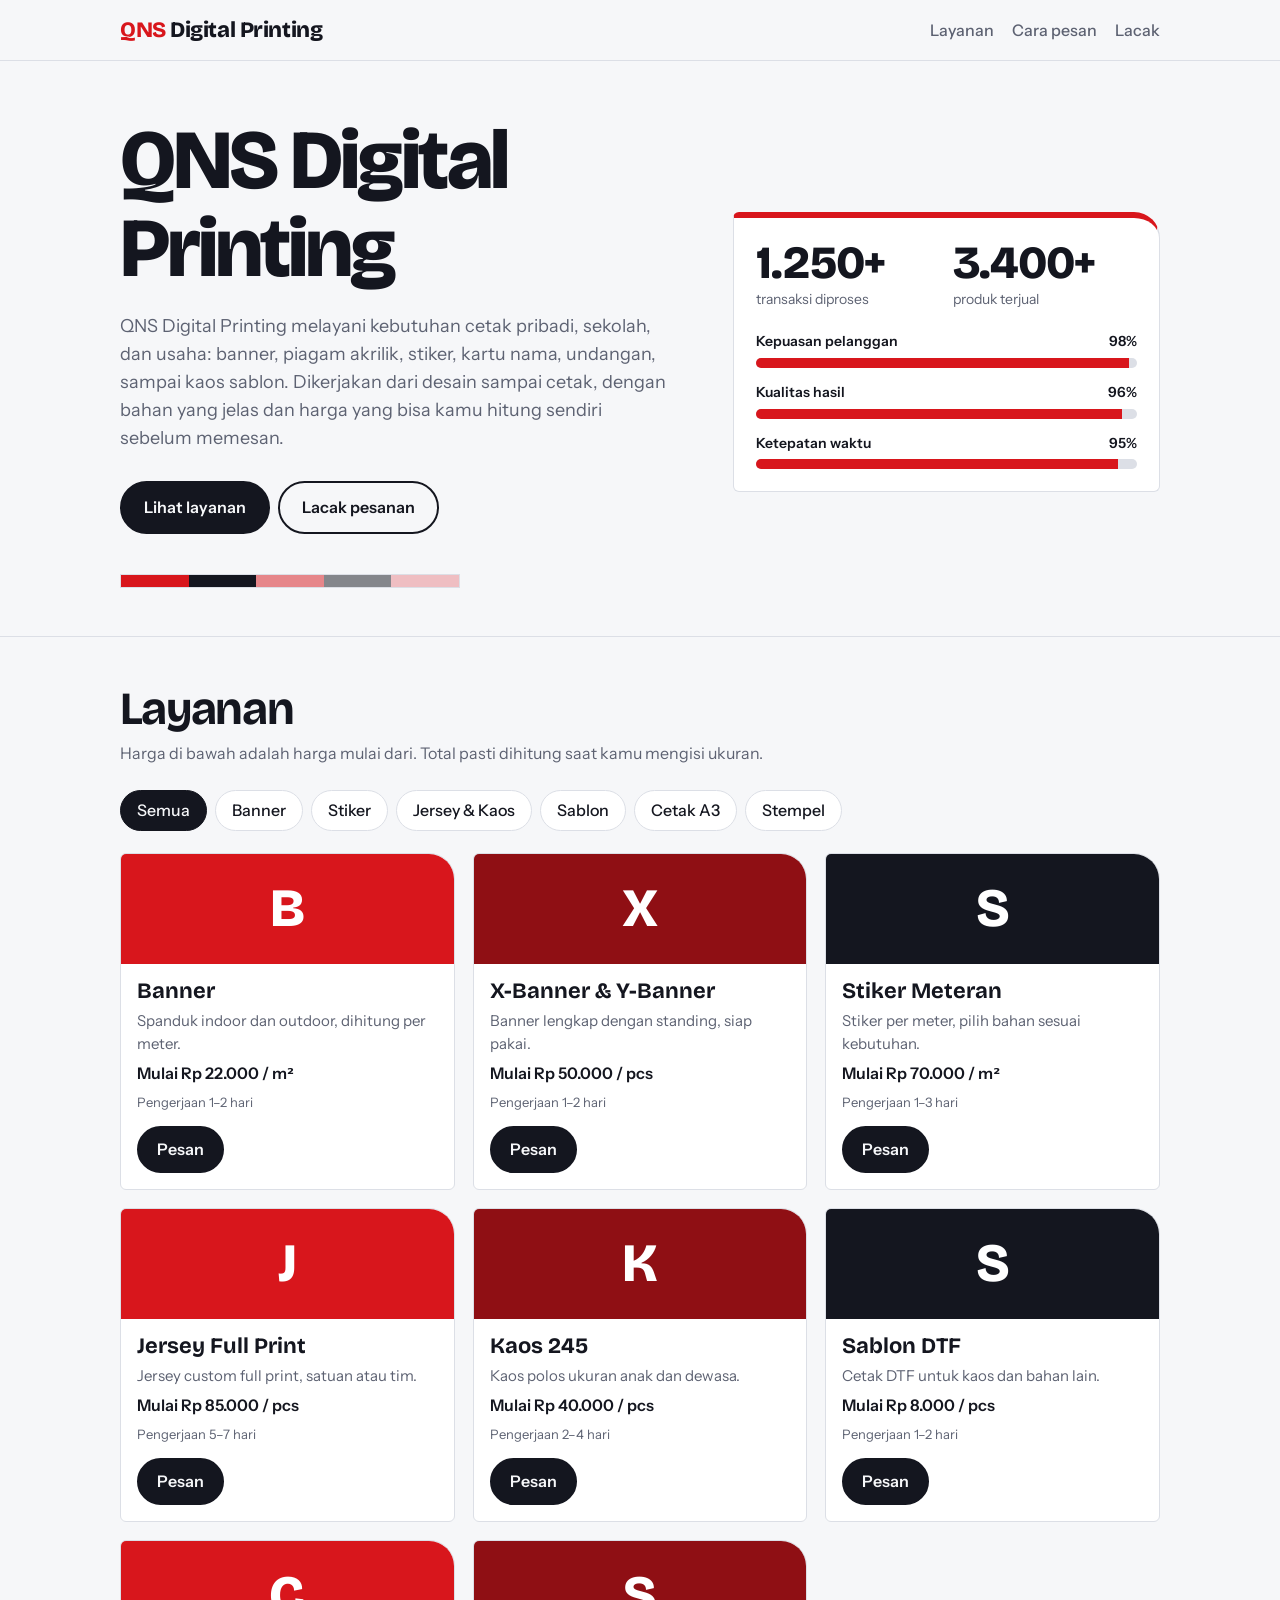
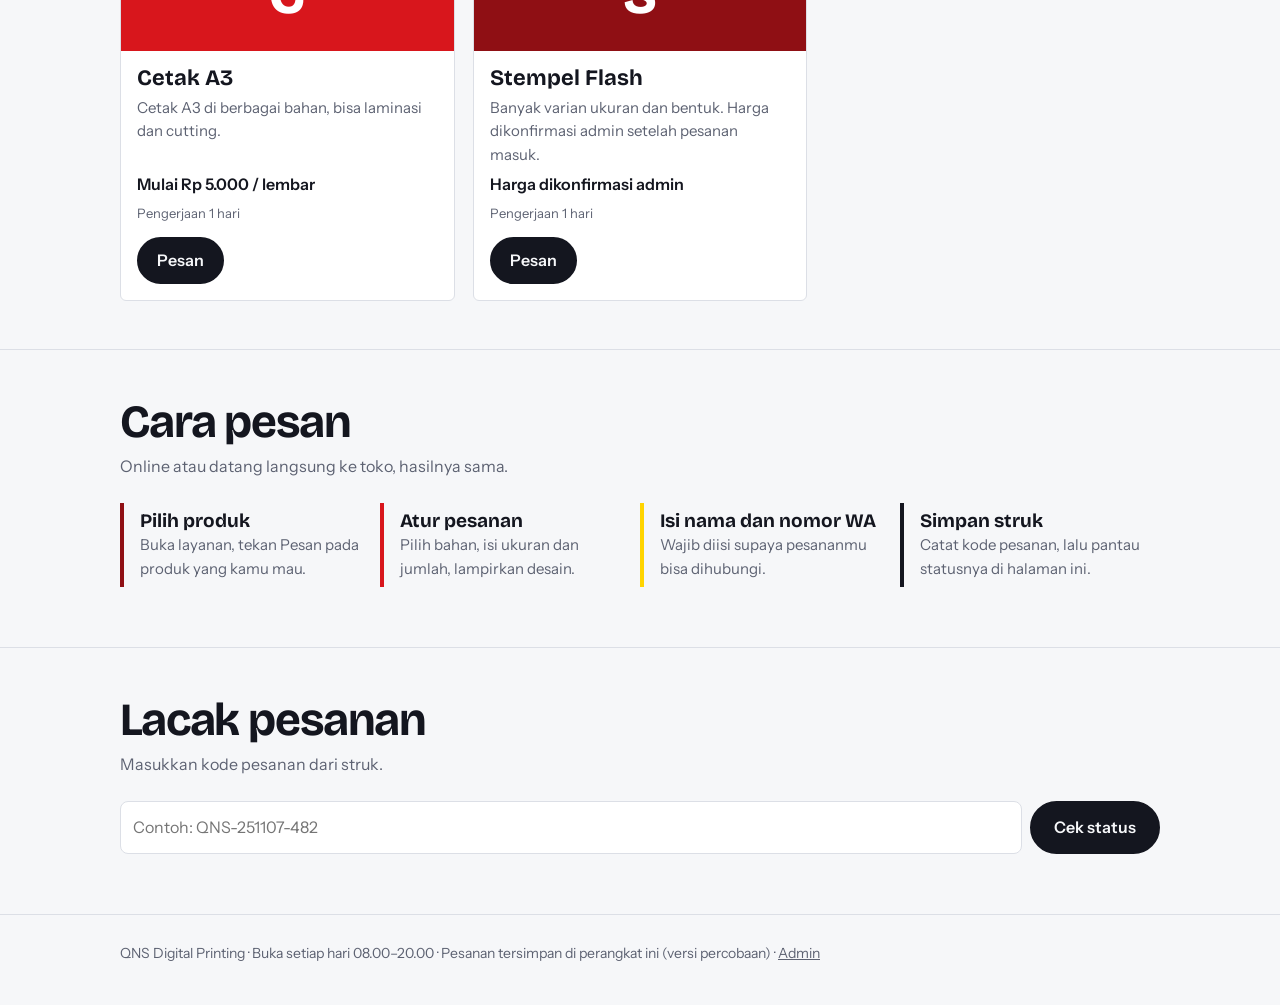
==== QNS Digital Printing.html @ 9c63fd9e "Add files via upload" ====
<!DOCTYPE html>
<html lang="id">
<head>
<meta charset="utf-8">
<meta name="viewport" content="width=device-width, initial-scale=1, viewport-fit=cover">
<title>QNS Digital Printing</title>
<link href="https://fonts.googleapis.com/css2?family=Bricolage+Grotesque:wght@500;700;800&family=Instrument+Sans:wght@400;500;600&display=swap" rel="stylesheet">
<style>
:root{--bg:#f6f7f9;--sf:#fff;--ink:#14161f;--mut:#5d6272;--ln:#dcdfe6;--c:#8f0f14;--m:#d8161c;--y:#ffd400;--k:#14161f;color-scheme:light;box-sizing:border-box;padding-top:env(safe-area-inset-top,0px);padding-bottom:env(safe-area-inset-bottom,0px)}
@media (prefers-color-scheme:dark){:root:not([data-theme="light"]){--bg:#0f1117;--sf:#181b24;--ink:#f1f2f6;--mut:#a0a5b5;--ln:#2b2f3c;--k:#f1f2f6;color-scheme:dark}}
:root[data-theme="dark"]{--bg:#0f1117;--sf:#181b24;--ink:#f1f2f6;--mut:#a0a5b5;--ln:#2b2f3c;--k:#f1f2f6;color-scheme:dark}
html{scroll-padding-top:env(safe-area-inset-top,0px);scroll-behavior:smooth}
*,*::before,*::after{box-sizing:inherit}
body{margin:0;background:var(--bg);color:var(--ink);font:400 16px/1.55 "Instrument Sans",system-ui,sans-serif}
body::before{content:"";position:fixed;inset:0 0 auto;height:env(safe-area-inset-top,0px);background:var(--bg);z-index:10}
h1,h2,h3{font-family:"Bricolage Grotesque","Instrument Sans",system-ui,sans-serif;line-height:1.05;margin:0}
button,input,select,textarea{font:inherit;color:inherit}
:focus-visible{outline:3px solid var(--m);outline-offset:2px}
.wrap{max-width:1080px;margin:0 auto;padding:0 20px}
header{position:sticky;top:env(safe-area-inset-top,0px);z-index:9;background:var(--bg);border-bottom:1px solid var(--ln)}
header .wrap{display:flex;align-items:center;gap:20px;height:60px}
.logo{font:800 22px "Bricolage Grotesque",sans-serif;letter-spacing:-.02em;margin-right:auto;text-decoration:none;color:var(--ink)}
.logo i{font-style:normal;color:var(--m)}
nav a{color:var(--mut);text-decoration:none;font-weight:500;margin-left:18px}
nav a:hover{color:var(--ink)}
.hero{padding:56px 20px 48px;display:grid;gap:36px;align-items:center}
@media(min-width:860px){.hero{grid-template-columns:1.15fr .85fr}}
.hero h1{font-size:clamp(40px,7vw,84px);font-weight:800;letter-spacing:-.035em}
.hero p{max-width:46ch;color:var(--mut);font-size:18px;margin:20px 0 28px}
.bars{display:flex;height:14px;max-width:340px;margin-top:40px;border:1px solid var(--ln)}
.bars span{flex:1}
.reg{position:absolute;right:20px;top:64px;width:min(34vw,230px);aspect-ratio:1;display:none}
.stats{background:var(--sf);border:1px solid var(--ln);border-top:6px solid var(--m);border-radius:6px 26px 6px 6px;padding:22px}
.big{display:grid;grid-template-columns:1fr 1fr;gap:12px;margin-bottom:20px}
.big b{display:block;font:800 clamp(32px,5vw,46px)/1 "Bricolage Grotesque",sans-serif;letter-spacing:-.02em}
.big span{color:var(--mut);font-size:14px}
.mt{margin-top:14px}
.mt div{display:flex;justify-content:space-between;font-weight:600;font-size:14px;margin-bottom:5px}
.mt i{display:block;height:10px;background:var(--ln);border-radius:99px;overflow:hidden}
.mt u{display:block;height:100%;background:var(--m);width:0;transition:width 1s ease-out;text-decoration:none}
@media(prefers-reduced-motion:reduce){.mt u{transition:none}}
.btn{display:inline-block;border:2px solid var(--ink);background:var(--ink);color:var(--bg);padding:12px 22px;font-weight:600;border-radius:999px;cursor:pointer;text-decoration:none}
.btn:hover{background:var(--m);border-color:var(--m);color:#fff}
.btn.ghost{background:transparent;color:var(--ink);margin-left:8px}
.btn.ghost:hover{background:var(--ink);color:var(--bg);border-color:var(--ink)}
section{padding:48px 0;border-top:1px solid var(--ln)}
h2{font-size:clamp(30px,5vw,46px);letter-spacing:-.025em;margin-bottom:8px}
.sub{color:var(--mut);margin:0 0 24px}
.chips{display:flex;gap:8px;flex-wrap:wrap;margin-bottom:22px}
.chip{border:1.5px solid var(--ln);background:var(--sf);padding:7px 16px;border-radius:999px;cursor:pointer;font-weight:500}
.chip[aria-pressed="true"]{background:var(--ink);color:var(--bg);border-color:var(--ink)}
.grid{display:grid;grid-template-columns:repeat(auto-fill,minmax(250px,1fr));gap:18px}
.tile{background:var(--sf);border:1px solid var(--ln);border-radius:6px 26px 6px 6px;overflow:hidden;display:flex;flex-direction:column}
.tile .sw{height:110px;display:grid;place-items:center;font:800 54px "Bricolage Grotesque",sans-serif;color:#fff}
.tile .bd{padding:16px;display:flex;flex-direction:column;gap:6px;flex:1}
.tile h3{font-size:22px}
.tile p{margin:0;color:var(--mut);font-size:15px;flex:1}
.tile .pr{font-weight:600}
.tile .btn{align-self:flex-start;margin-top:8px;padding:9px 18px}
.steps{display:grid;grid-template-columns:repeat(auto-fit,minmax(200px,1fr));gap:0;counter-reset:s;padding:0;list-style:none;margin:0}
.steps li{counter-increment:s;padding:6px 20px 6px 0;border-left:4px solid var(--c);padding-left:16px;margin-bottom:12px}
.steps li:nth-child(2){border-color:var(--m)}.steps li:nth-child(3){border-color:var(--y)}.steps li:nth-child(4){border-color:var(--k)}
.steps b{display:block;font:700 19px "Bricolage Grotesque",sans-serif}
.steps span{color:var(--mut);font-size:15px}
.lacak{display:flex;gap:8px;flex-wrap:wrap}
.lacak input{flex:1;min-width:200px}
input,select,textarea{width:100%;background:var(--sf);border:1.5px solid var(--ln);border-radius:8px;padding:10px 12px}
.recent{margin-top:12px;font-size:14px;color:var(--mut)}
.recent button{border:0;background:none;color:var(--m);font-weight:600;cursor:pointer;padding:2px 6px;text-decoration:underline}
.tl{list-style:none;padding:0;margin:20px 0 0}
.tl li{padding:0 0 14px 28px;position:relative;color:var(--mut)}
.tl li::before{content:"";position:absolute;left:0;top:5px;width:14px;height:14px;border-radius:50%;border:2px solid var(--ln);background:var(--bg)}
.tl li.on{color:var(--ink);font-weight:600}.tl li.on::before{background:var(--m);border-color:var(--m)}
footer{border-top:1px solid var(--ln);padding:28px 0 40px;color:var(--mut);font-size:14px}
.ov{position:fixed;inset:0;background:rgba(10,12,18,.62);display:none;align-items:flex-end;justify-content:center;z-index:50;padding:0}
.ov.open{display:flex}
.md{background:var(--sf);width:100%;max-width:520px;max-height:92vh;overflow:auto;border-radius:22px 22px 0 0;padding:22px 20px calc(22px + env(safe-area-inset-bottom,0px));animation:up .22s ease-out}
@media(min-width:600px){.ov{align-items:center}.md{border-radius:22px}}
@keyframes up{from{transform:translateY(24px);opacity:0}to{transform:none;opacity:1}}
@media(prefers-reduced-motion:reduce){.md{animation:none}html{scroll-behavior:auto}}
.md h3{font-size:28px;margin-bottom:4px}
.fld{margin:14px 0}
.fld label{display:block;font-weight:600;font-size:14px;margin-bottom:5px}
.row{display:grid;grid-template-columns:1fr 1fr 1fr;gap:10px}
.tot{display:flex;justify-content:space-between;align-items:baseline;border-top:2px dashed var(--ln);margin-top:16px;padding-top:12px;font-weight:600}
.tot b{font:800 28px "Bricolage Grotesque",sans-serif;color:var(--m)}
.err{color:#d6204a;font-size:14px;min-height:20px;margin:6px 0 0}
.acts{display:flex;gap:8px;margin-top:14px;flex-wrap:wrap}
.x{float:right;border:0;background:none;font-size:26px;cursor:pointer;line-height:1;color:var(--mut)}
.struk{border:2px dashed var(--ln);border-radius:10px;padding:14px;margin-top:12px;font-size:15px}
.struk div{display:flex;justify-content:space-between;gap:10px;padding:3px 0}
.struk .code{font:800 26px "Bricolage Grotesque",sans-serif;letter-spacing:.04em}
.badge{display:inline-block;background:var(--y);color:#14161f;font-weight:600;font-size:13px;padding:2px 10px;border-radius:99px}
@media print{header,section,.hero,footer,.acts,.x{display:none!important}.ov{position:static;background:none;display:block}}
.adm{position:fixed;inset:0;background:var(--bg);overflow:auto;z-index:40;display:none;padding:calc(16px + env(safe-area-inset-top,0px)) 0 40px}
.adm.open{display:block}
.ah{display:flex;gap:8px;align-items:center;flex-wrap:wrap;margin-bottom:16px}
.ah h2{margin:0 auto 0 0;font-size:30px}
.sumg{display:grid;grid-template-columns:repeat(auto-fit,minmax(150px,1fr));gap:10px;margin-bottom:16px}
.sumg div{background:var(--sf);border:1px solid var(--ln);padding:12px;border-radius:6px}
.sumg b{display:block;font:800 26px "Bricolage Grotesque",sans-serif}
.sumg span{color:var(--mut);font-size:13px}
.sumg .own{border-top:4px solid var(--m)}
.oc{background:var(--sf);border:1px solid var(--ln);border-radius:6px;padding:14px;margin-bottom:10px;display:grid;gap:4px}
.oh{display:flex;gap:10px;align-items:center;flex-wrap:wrap}
.oh small{color:var(--mut)}
.ob{display:flex;gap:8px;align-items:center;flex-wrap:wrap;margin-top:6px}
.ob b{margin-right:auto}
.ob select{width:auto}
#offbar{position:fixed;left:0;right:0;bottom:0;background:var(--m);color:#fff;padding:10px 20px calc(10px + env(safe-area-inset-bottom,0px));display:none;justify-content:center;align-items:center;gap:12px;z-index:30;font-weight:600}
#offbar button{border:2px solid #fff;background:none;color:#fff;border-radius:99px;padding:4px 14px;cursor:pointer;font-weight:600}
</style>
</head>
<body>
<header><div class="wrap">
<a class="logo" href="#top"><i>QNS</i> Digital Printing</a>
<nav><a href="#layanan">Layanan</a><a href="#cara">Cara pesan</a><a href="#lacak">Lacak</a></nav>
</div></header>

<main id="top">
<div class="wrap hero">
<div class="hl">
<h1>QNS Digital Printing</h1>
<p>QNS Digital Printing melayani kebutuhan cetak pribadi, sekolah, dan usaha: banner, piagam akrilik, stiker, kartu nama, undangan, sampai kaos sablon. Dikerjakan dari desain sampai cetak, dengan bahan yang jelas dan harga yang bisa kamu hitung sendiri sebelum memesan.</p>
<a class="btn" href="#layanan">Lihat layanan</a><a class="btn ghost" href="#lacak">Lacak pesanan</a>
<div class="bars" aria-hidden="true"><span style="background:#d8161c"></span><span style="background:#14161f"></span><span style="background:#d8161c;opacity:.5"></span><span style="background:#14161f;opacity:.5"></span><span style="background:#d8161c;opacity:.25"></span></div>
</div>
<aside class="stats" aria-label="Statistik QNS Digital Printing"><div class="big"><div><b id="s-trx">0</b><span>transaksi diproses</span></div><div><b id="s-jual">0</b><span>produk terjual</span></div></div><div id="mt"></div></aside>
</div>

<section id="layanan"><div class="wrap">
<h2>Layanan</h2>
<p class="sub">Harga di bawah adalah harga mulai dari. Total pasti dihitung saat kamu mengisi ukuran.</p>
<div class="chips" id="chips"></div>
<div class="grid" id="grid"></div>
</div></section>

<section id="cara"><div class="wrap">
<h2>Cara pesan</h2>
<p class="sub">Online atau datang langsung ke toko, hasilnya sama.</p>
<ol class="steps">
<li><b>Pilih produk</b><span>Buka layanan, tekan Pesan pada produk yang kamu mau.</span></li>
<li><b>Atur pesanan</b><span>Pilih bahan, isi ukuran dan jumlah, lampirkan desain.</span></li>
<li><b>Isi nama dan nomor WA</b><span>Wajib diisi supaya pesananmu bisa dihubungi.</span></li>
<li><b>Simpan struk</b><span>Catat kode pesanan, lalu pantau statusnya di halaman ini.</span></li>
</ol>
</div></section>

<section id="lacak"><div class="wrap">
<h2>Lacak pesanan</h2>
<p class="sub">Masukkan kode pesanan dari struk.</p>
<form class="lacak" id="lf"><input id="lk" placeholder="Contoh: QNS-251107-482" aria-label="Kode pesanan" autocomplete="off"><button class="btn" type="submit">Cek status</button></form>
<div class="recent" id="recent"></div>
<div id="lr"></div>
</div></section>
</main>

<footer><div class="wrap">QNS Digital Printing · Buka setiap hari 08.00–20.00 · Pesanan tersimpan di perangkat ini (versi percobaan) · <a href="#" id="admlink" style="color:inherit">Admin</a></div></footer>

<div class="adm" id="adm"><div class="wrap">
<div class="ah"><h2 id="ah-t">Dashboard</h2><button class="btn ghost" id="a-off">Pesanan offline</button><button class="btn ghost" id="a-out">Keluar</button></div>
<div id="a-sum"></div><div class="chips" id="a-chips"></div><div id="a-list"></div>
</div></div>
<div id="offbar">Mode pesanan offline aktif <button id="off-x">Batal</button></div>
<div class="ov" id="ov" role="dialog" aria-modal="true"><div class="md" id="md"></div></div>

<script>
var SHOP="PrintKu";
var CATS=["Semua","Banner","Stiker","Jersey & Kaos","Sablon","Cetak A3","Stempel"];
var P=[
{id:"banner",n:"Banner",cat:"Banner",col:"#d8161c",d:"Spanduk indoor dan outdoor, dihitung per meter.",mode:"area",u:"m²",opts:[["FX280",22000],["FX300",25000],["Korcin 440 gsm",40000]],est:"1–2 hari"},
{id:"xy",n:"X-Banner & Y-Banner",cat:"Banner",col:"#8f0f14",d:"Banner lengkap dengan standing, siap pakai.",mode:"fix",u:"pcs",opts:[["X-Banner FX280",50000],["Y-Banner FX280",75000],["X-Banner Korcin",75000],["Y-Banner Korcin",90000]],est:"1–2 hari"},
{id:"stiker",n:"Stiker Meteran",cat:"Stiker",col:"#14161f",d:"Stiker per meter, pilih bahan sesuai kebutuhan.",mode:"area",u:"m²",opts:[["China",70000],["Quantac / Vinyl",80000],["Ritrama",95000],["Graftac",100000],["One way",110000],["Sandblast",115000]],add:[{n:"Cutting 1 warna",price:50,per:"cm"},{n:"Cutting 2 warna",price:75,per:"cm"},{n:"Cutting 3 warna",price:100,per:"cm"},{n:"Kiss cut (A3)",price:50000,per:"order"},{n:"Die cut (A3)",price:65000,per:"order",note:"bisa tambah Rp5.000–10.000, dikonfirmasi admin"}],est:"1–3 hari"},
{id:"jersey",n:"Jersey Full Print",cat:"Jersey & Kaos",col:"#d8161c",d:"Jersey custom full print, satuan atau tim.",mode:"fix",u:"pcs",opts:[["Pendek atasan",85000],["Pendek satu set",135000],["Panjang atasan",120000],["Panjang satu set",150000],["Wangky pendek",130000]],est:"5–7 hari"},
{id:"kaos",n:"Kaos 245",cat:"Jersey & Kaos",col:"#8f0f14",d:"Kaos polos ukuran anak dan dewasa.",mode:"fix",u:"pcs",opts:[["Anak M–XL",40000],["Anak XXL–XXXL",43000],["Dewasa M–XL",45000],["Dewasa XXL–XXXL",55000]],est:"2–4 hari"},
{id:"sablon",n:"Sablon DTF",cat:"Sablon",col:"#14161f",d:"Cetak DTF untuk kaos dan bahan lain.",mode:"fix",u:"pcs",opts:[["DTF logo",8000],["DTF A5",22000],["DTF A4",25000],["DTF A3",35000],["Meteran 58 × 100 cm",35000]],est:"1–2 hari"},
{id:"a3",n:"Cetak A3",cat:"Cetak A3",col:"#d8161c",d:"Cetak A3 di berbagai bahan, bisa laminasi dan cutting.",mode:"fix",u:"lembar",opts:[["AP 150 gsm",5000],["AP 260 gsm",6000],["Chromo",8000],["Vinyl",20000],["Transparan",20000]],add:[{n:"Laminasi doff",price:5000,per:"unit"},{n:"Laminasi glossy",price:5000,per:"unit"},{n:"Cutting",price:2000,per:"unit",note:"Rp2.000–6.000, dikonfirmasi admin sesuai kerumitan"}],est:"1 hari"},
{id:"stempel",n:"Stempel Flash",cat:"Stempel",col:"#8f0f14",d:"Banyak varian ukuran dan bentuk. Harga dikonfirmasi admin setelah pesanan masuk.",mode:"quote",u:"pcs",opts:[["Sesuai permintaan",0]],est:"1 hari"}
];
var STAT=["Menunggu pembayaran","Pembayaran dikonfirmasi","Sedang diproses","Selesai"];
var KEY="printku_orders",ADMIN_PIN="1234",OWNER_PIN="9999",offline=false;
var $=function(s){return document.querySelector(s)};
function rp(n){return "Rp "+Math.round(n).toLocaleString("id-ID")}
function esc(s){var d=document.createElement("div");d.textContent=s;return d.innerHTML}
function load(){try{return JSON.parse(localStorage.getItem(KEY))||[]}catch(e){return []}}
function save(a){try{localStorage.setItem(KEY,JSON.stringify(a))}catch(e){}}
var cat="Semua",cur=null,draft=null;

function renderCatalog(){
 $("#chips").innerHTML=CATS.map(function(c){return '<button class="chip" aria-pressed="'+(c===cat)+'" data-c="'+c+'">'+c+'</button>'}).join("");
 var list=P.filter(function(p){return cat==="Semua"||p.cat===cat});
 $("#grid").innerHTML=list.map(function(p){
  var min=Math.min.apply(null,p.opts.map(function(o){return o[1]}));
  return '<article class="tile"><div class="sw" style="background:'+p.col+'" aria-hidden="true">'+p.n.charAt(0)+'</div><div class="bd"><h3>'+p.n+'</h3><p>'+p.d+'</p><div class="pr">'+(min?'Mulai '+rp(min)+' / '+p.u:'Harga dikonfirmasi admin')+'</div><div style="font-size:13px;color:var(--mut)">Pengerjaan '+p.est+'</div><button class="btn" data-o="'+p.id+'">Pesan</button></div></article>';
 }).join("");
}
$("#chips").addEventListener("click",function(e){var c=e.target.dataset.c;if(c){cat=c;renderCatalog()}});
$("#grid").addEventListener("click",function(e){var o=e.target.dataset.o;if(o)openOrder(o)});

function open_(h){$("#md").innerHTML='<button class="x" aria-label="Tutup" data-close>×</button>'+h;$("#ov").classList.add("open")}
function close_(){$("#ov").classList.remove("open")}
$("#ov").addEventListener("click",function(e){if(e.target.id==="ov"||e.target.hasAttribute("data-close"))close_()});
document.addEventListener("keydown",function(e){if(e.key==="Escape")close_()});

function calc(){
 if(!$("#f-opt"))return {total:0,adds:[]};
 var p=cur,i=+$("#f-opt").value,q=Math.max(1,+$("#f-q").value||1),base=p.opts[i][1],sub=0,names=[];
 var info="";
 if(p.mode==="area"){var w=+$("#f-w").value||0,h=+$("#f-h").value||0,r50=function(v){return Math.ceil(v/50)*50},ar;
  if(p.id==="banner"&&q===1){var W=r50(w),H=r50(h);ar=Math.max(1,W*H/10000);info="1 pcs: ukuran dibulatkan per 50 cm ("+W+" × "+H+" cm), minimal 1 m². Dihitung "+ar.toLocaleString("id-ID")+" m²."}
  else{ar=Math.max(w*h/10000,0.25)*q;info="Dihitung "+ar.toLocaleString("id-ID")+" m²"+(q>1?" ("+q+" pcs)":"")+"."}
  sub=ar*base}
 else sub=base*q;
 if($("#f-info"))$("#f-info").textContent=info;
 (p.add||[]).forEach(function(a,k){var c=$("#a"+k);if(c&&c.checked){names.push(a.n);sub+=a.per==="cm"?a.price*(+$("#cm"+k).value||0):a.per==="unit"?a.price*q:a.price}});
 var df=+$("#f-d").value||0;sub+=df;sub=Math.ceil(sub/500)*500;
 $("#f-tot").textContent=p.mode==="quote"?"Dikonfirmasi admin":rp(sub);
 return {total:p.mode==="quote"?0:sub,adds:names,design:df};
}
function openOrder(id){
 cur=P.filter(function(p){return p.id===id})[0];
 var p=cur,
 size=p.mode==="area"?'<div class="fld"><label>Ukuran (cm)</label><div class="row"><input id="f-w" type="number" min="1" value="200" aria-label="Lebar cm"><input id="f-h" type="number" min="1" value="100" aria-label="Tinggi cm"><input id="f-q" type="number" min="1" value="1" aria-label="Jumlah"></div><div id="f-info" style="font-size:13px;color:var(--mut);margin-top:4px"></div></div>':'<div class="fld"><label for="f-q">Jumlah ('+p.u+')</label><input id="f-q" type="number" min="1" value="1"></div>',
 adds=(p.add||[]).map(function(a,k){return '<label style="font-weight:400;display:flex;gap:8px;align-items:center;margin:6px 0"><input id="a'+k+'" type="checkbox" style="width:auto"><span style="flex:1">'+a.n+' · '+(a.per==="cm"?"Rp"+a.price+" / cm":rp(a.price)+(a.per==="unit"?" / "+p.u:""))+(a.note?' <small style="color:var(--mut)">('+a.note+')</small>':"")+'</span>'+(a.per==="cm"?'<input id="cm'+k+'" type="number" min="1" value="100" style="width:84px" aria-label="Panjang cutting cm">':"")+'</label>'}).join("");
 open_('<h3>Pesan '+p.n+'</h3><div style="color:var(--mut);font-size:14px">Pengerjaan '+p.est+'</div>'+
 '<div class="fld"><label for="f-opt">'+(p.mode==="area"?"Bahan":"Pilihan")+'</label><select id="f-opt">'+p.opts.map(function(o,i){return '<option value="'+i+'">'+o[0]+(p.mode==="quote"?"":" — "+rp(o[1])+(p.mode==="area"?" / m²":" / "+p.u))+'</option>'}).join("")+'</select></div>'+size+
 (adds?'<div class="fld"><label>Tambahan</label>'+adds+'</div>':"")+
 '<div class="fld"><label for="f-file">Desain</label><input id="f-file" type="file" accept="image/*,.pdf,.cdr,.ai"><label for="f-d" style="font-weight:600;margin-top:10px">Status desain</label><select id="f-d"><option value="0">Desain sudah siap</option><option value="15000">Desain perlu diedit (+Rp15.000)</option><option value="20000">Belum ada desain (+Rp20.000)</option></select><div style="font-size:13px;color:var(--mut);margin-top:4px">Versi percobaan hanya mencatat nama file.</div></div>'+
 '<div class="fld"><label for="f-n">Catatan</label><textarea id="f-n" rows="2" placeholder="Contoh: teks, warna, ukuran, deadline"></textarea></div>'+
 '<div class="tot"><span>Total</span><b id="f-tot">Rp 0</b></div><p class="err" id="f-e"></p><div class="acts"><button class="btn" id="f-go">Submit pesanan</button></div>');
 $("#md").oninput=$("#md").onchange=calc;calc();
 $("#f-go").onclick=function(){
  var i=+$("#f-opt").value,f=$("#f-file").files[0],r=calc();
  draft={pid:p.id,item:p.n,opt:p.opts[i][0],q:Math.max(1,+$("#f-q").value||1),w:p.mode==="area"?+$("#f-w").value:0,h:p.mode==="area"?+$("#f-h").value:0,adds:r.adds,desain:r.design,file:f?f.name:"",note:$("#f-n").value.trim(),total:r.total,quote:p.mode==="quote"};
  if(p.mode==="area"&&(!draft.w||!draft.h)){$("#f-e").textContent="Isi lebar dan tinggi dulu.";return}
  askContact();
 };
}
function askContact(){
 open_('<h3>Data pemesan</h3><div style="color:var(--mut);font-size:14px">Wajib diisi sebelum pesanan dibuat.</div>'+
 '<div class="fld"><label for="c-n">Nama pesanan</label><input id="c-n" placeholder="Atas nama siapa" autocomplete="name"></div>'+
 '<div class="fld"><label for="c-w">Nomor WhatsApp</label><input id="c-w" type="tel" inputmode="tel" placeholder="08xxxxxxxxxx" autocomplete="tel"></div>'+
 '<p class="err" id="c-e"></p><div class="acts"><button class="btn" id="c-go">Lanjut</button><button class="btn ghost" data-close>Batal</button></div>');
 $("#c-go").onclick=function(){
  var n=$("#c-n").value.trim(),w=$("#c-w").value.replace(/[\s-]/g,"");
  if(!n){$("#c-e").textContent="Nama pesanan belum diisi.";return}
  if(!/^(\+?62|0)8\d{7,12}$/.test(w)){$("#c-e").textContent="Nomor WhatsApp tidak valid. Contoh: 081234567890.";return}
  var d=new Date(),code="QNS-"+String(d.getFullYear()).slice(2)+("0"+(d.getMonth()+1)).slice(-2)+("0"+d.getDate()).slice(-2)+"-"+Math.floor(100+Math.random()*900);
  var o=Object.assign({code:code,nama:n,wa:w,status:0,src:offline?"offline":"online",tgl:d.toISOString()},draft);
  var a=load();a.unshift(o);save(a);showStruk(o);renderRecent();renderStats();setOff(false);
 };
}
function detail(o){return o.opt+(o.w?" · "+o.w+" × "+o.h+" cm":"")+" · "+o.q+"x"+(o.adds&&o.adds.length?" · +"+o.adds.join(", "):"")}
function tot(o){return o.quote&&!o.total?"Dikonfirmasi admin":rp(o.total)}
function showStruk(o){
 open_('<h3>Pesanan dibuat</h3><span class="badge">'+STAT[o.status]+'</span> <span class="badge" style="background:var(--ln)">'+(o.src==="offline"?"Offline":"Online")+'</span><div class="struk"><div class="code">'+o.code+'</div>'+
 '<div><span>Nama</span><span>'+esc(o.nama)+'</span></div><div><span>WhatsApp</span><span>'+esc(o.wa)+'</span></div>'+
 '<div><span>Produk</span><span>'+o.item+'</span></div><div><span>Rincian</span><span style="text-align:right">'+esc(detail(o))+'</span></div>'+
 (o.desain?'<div><span>'+(o.desain===20000?"Desain baru":"Edit desain")+'</span><span>'+rp(o.desain)+'</span></div>':'')+(o.file?'<div><span>File desain</span><span>'+esc(o.file)+'</span></div>':'')+
 (o.note?'<div><span>Catatan</span><span style="text-align:right">'+esc(o.note)+'</span></div>':'')+
 '<div style="border-top:1px dashed var(--ln);margin-top:6px;padding-top:8px;font-weight:700"><span>Total</span><span>'+tot(o)+'</span></div></div>'+
 '<div class="struk"><div style="font-weight:700">Cara bayar</div><div><span>Tunai</span><span>di toko</span></div><div><span>Transfer bank</span><span>1481648161 a.n. Agus Saman</span></div><div><span>DANA</span><span>082127109919</span></div></div>'+
 '<p style="font-size:14px;color:var(--mut)">Simpan kode pesanan untuk melacak status. Setelah bayar, admin akan mengonfirmasi pesananmu.</p><div class="acts"><button class="btn" id="s-cp">Salin kode</button><button class="btn ghost" onclick="window.print()">Cetak struk</button><button class="btn ghost" data-close>Tutup</button></div>');
 $("#s-cp").onclick=function(){try{navigator.clipboard.writeText(o.code);$("#s-cp").textContent="Tersalin"}catch(e){$("#s-cp").textContent=o.code}};
}

function track(code){
 code=(code||"").trim().toUpperCase();var o=load().filter(function(x){return x.code===code})[0];
 if(!o){$("#lr").innerHTML='<p class="err">Kode tidak ditemukan di perangkat ini. Periksa lagi kodenya.</p>';return}
 $("#lr").innerHTML='<h3 style="margin-top:22px;font-size:26px">'+o.code+'</h3><div style="color:var(--mut)">'+o.item+' · '+esc(detail(o))+' · '+rp(o.total)+'</div><ul class="tl">'+STAT.map(function(s,i){return '<li class="'+(i<=o.status?"on":"")+'">'+s+'</li>'}).join("")+'</ul>';
}
function renderRecent(){
 var a=load().slice(0,4);
 $("#recent").innerHTML=a.length?'Pesanan terakhir: '+a.map(function(o){return '<button data-k="'+o.code+'">'+o.code+'</button>'}).join(""):"";
}
$("#recent").addEventListener("click",function(e){var k=e.target.dataset.k;if(k){$("#lk").value=k;track(k)}});
$("#lf").addEventListener("submit",function(e){e.preventDefault();track($("#lk").value)});
var ST={trx:1250,jual:3400,meter:[["Kepuasan pelanggan",98],["Kualitas hasil",96],["Ketepatan waktu",95]]};
var reduce=window.matchMedia("(prefers-reduced-motion: reduce)").matches;
function countTo(sel,n){var el=$(sel);if(reduce){el.textContent=n.toLocaleString("id-ID");return}var t0=null;function f(t){if(!t0)t0=t;var k=Math.min((t-t0)/900,1);el.textContent=Math.round(n*(1-Math.pow(1-k,3))).toLocaleString("id-ID")+(k===1?"+":"");if(k<1)requestAnimationFrame(f)}requestAnimationFrame(f)}
function renderStats(){
 var a=load();
 countTo("#s-trx",ST.trx+a.length);
 countTo("#s-jual",ST.jual+a.reduce(function(s,o){return s+o.q},0));
 $("#mt").innerHTML=ST.meter.map(function(m){return '<div class="mt"><div><span>'+m[0]+'</span><span>'+m[1]+'%</span></div><i><u data-w="'+m[1]+'"></u></i></div>'}).join("");
 setTimeout(function(){document.querySelectorAll(".mt u").forEach(function(u){u.style.width=u.dataset.w+"%"})},60);
}
var role=null,af=-1;
function setOff(v){offline=v;$("#offbar").style.display=v?"flex":"none"}
function waNum(w){w=w.replace(/\D/g,"");return w.charAt(0)==="0"?"62"+w.slice(1):w}
function admLogin(){
 open_('<h3>Masuk admin</h3><div class="fld"><label for="pin">PIN</label><input id="pin" type="password" inputmode="numeric" autocomplete="off"></div><p class="err" id="pe"></p><div class="acts"><button class="btn" id="pgo">Masuk</button></div>');
 $("#pgo").onclick=function(){var v=$("#pin").value;role=v===OWNER_PIN?"owner":v===ADMIN_PIN?"admin":null;if(!role){$("#pe").textContent="PIN salah.";return}close_();$("#adm").classList.add("open");admRender()};
}
function admRender(){
 var a=load(),own=role==="owner";
 $("#ah-t").textContent="Dashboard "+(own?"owner":"admin");
 var omzet=a.filter(function(o){return o.status>=1}).reduce(function(s,o){return s+o.total},0);
 $("#a-sum").innerHTML='<div class="sumg">'+STAT.map(function(s,i){return '<div><b>'+a.filter(function(o){return o.status===i}).length+'</b><span>'+s+'</span></div>'}).join("")+(own?'<div class="own"><b>'+rp(omzet)+'</b><span>Omzet (sudah dibayar)</span></div>':"")+'</div>';
 $("#a-chips").innerHTML=[["Semua",-1]].concat(STAT.map(function(s,i){return [s,i]})).map(function(c){return '<button class="chip" aria-pressed="'+(af===c[1])+'" data-f="'+c[1]+'">'+c[0]+'</button>'}).join("");
 var l=a.filter(function(o){return af<0||o.status===af});
 $("#a-list").innerHTML=l.length?l.map(function(o){var i=a.indexOf(o);
  return '<article class="oc"><div class="oh"><b>'+o.code+'</b><span class="badge">'+(o.src==="offline"?"Offline":"Online")+'</span><small>'+new Date(o.tgl).toLocaleString("id-ID")+'</small></div>'+
  '<div>'+esc(o.nama)+' · <a href="https://wa.me/'+waNum(o.wa)+'" target="_blank" rel="noopener">'+esc(o.wa)+'</a></div>'+
  '<div style="color:var(--mut)">'+o.item+' · '+esc(detail(o))+(o.file?" · file: "+esc(o.file):"")+(o.desain?" · "+(o.desain===20000?"desain baru ":"edit desain ")+rp(o.desain):"")+'</div>'+
  (o.note?'<div style="color:var(--mut)">Catatan: '+esc(o.note)+'</div>':"")+
  '<div class="ob"><b>'+(o.quote&&!o.total?"Harga belum diatur":rp(o.total))+'</b>'+(o.quote?'<input type="number" min="0" placeholder="Atur harga" data-pr="'+i+'" style="width:130px"><button class="chip" data-sp="'+i+'">Simpan</button>':"")+
  '<select data-st="'+i+'" aria-label="Status">'+STAT.map(function(s,k){return '<option value="'+k+'"'+(k===o.status?" selected":"")+'>'+s+'</option>'}).join("")+'</select></div></article>'}).join(""):'<p class="sub">Belum ada pesanan. Pesanan dari pelanggan muncul di sini.</p>';
}
$("#admlink").onclick=function(e){e.preventDefault();admLogin()};
$("#a-out").onclick=function(){role=null;$("#adm").classList.remove("open")};
$("#a-off").onclick=function(){$("#adm").classList.remove("open");setOff(true);$("#layanan").scrollIntoView()};
$("#off-x").onclick=function(){setOff(false)};
$("#a-chips").onclick=function(e){var f=e.target.dataset.f;if(f!==undefined){af=+f;admRender()}};
$("#a-list").onchange=function(e){var i=e.target.dataset.st;if(i===undefined)return;var a=load();a[+i].status=+e.target.value;save(a);admRender();renderStats()};
$("#a-list").onclick=function(e){var i=e.target.dataset.sp;if(i===undefined)return;var v=+document.querySelector('[data-pr="'+i+'"]').value;if(!(v>0))return;var a=load();a[+i].total=v;save(a);admRender()};
renderCatalog();renderRecent();renderStats();
</script>
</body>
</html>
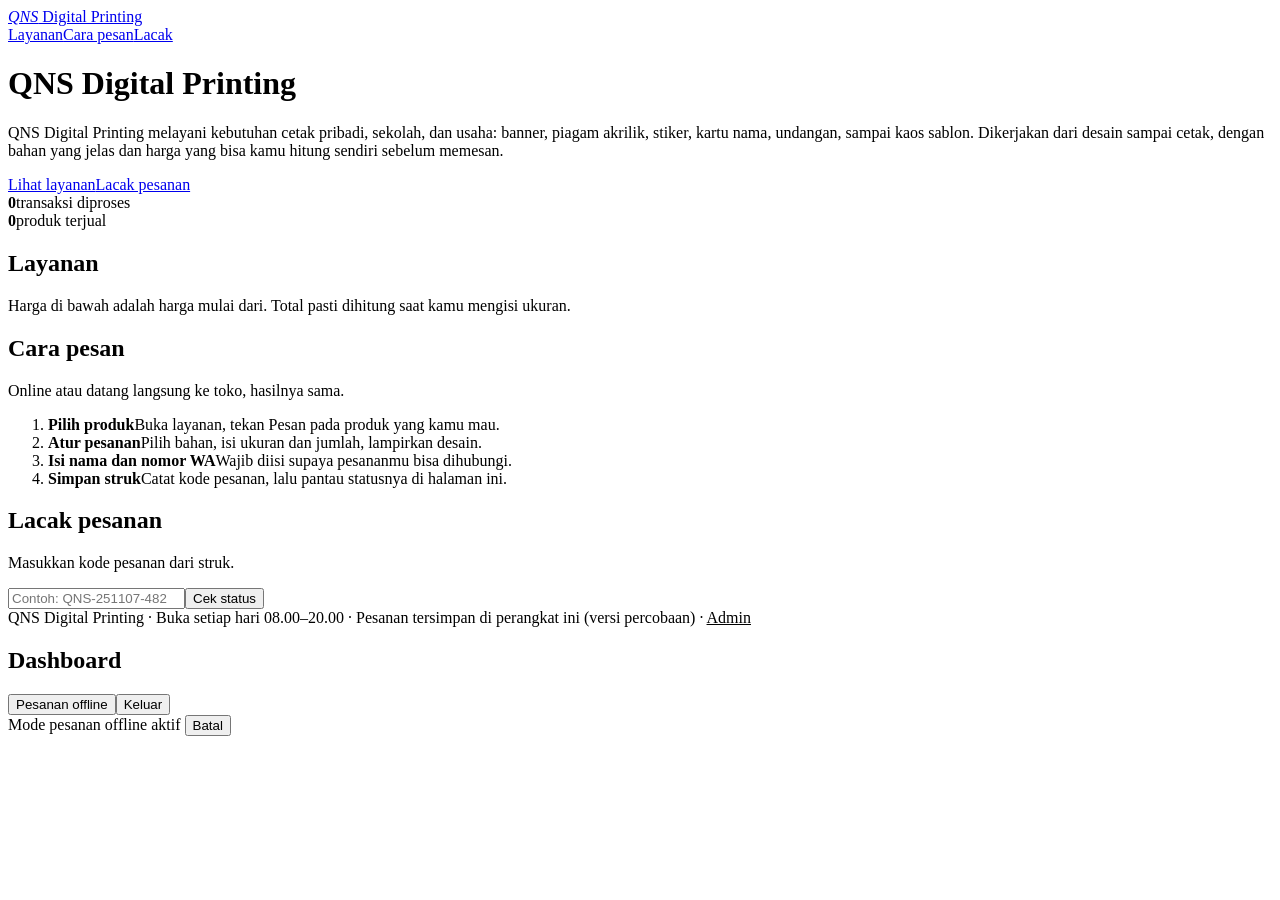
==== commit 6717af30: "Update QNS Digital Printing.html" ====
--- a/QNS Digital Printing.html
+++ b/QNS Digital Printing.html
@@ -5,111 +5,7 @@
 <meta name="viewport" content="width=device-width, initial-scale=1, viewport-fit=cover">
 <title>QNS Digital Printing</title>
 <link href="https://fonts.googleapis.com/css2?family=Bricolage+Grotesque:wght@500;700;800&family=Instrument+Sans:wght@400;500;600&display=swap" rel="stylesheet">
-<style>
-:root{--bg:#f6f7f9;--sf:#fff;--ink:#14161f;--mut:#5d6272;--ln:#dcdfe6;--c:#8f0f14;--m:#d8161c;--y:#ffd400;--k:#14161f;color-scheme:light;box-sizing:border-box;padding-top:env(safe-area-inset-top,0px);padding-bottom:env(safe-area-inset-bottom,0px)}
-@media (prefers-color-scheme:dark){:root:not([data-theme="light"]){--bg:#0f1117;--sf:#181b24;--ink:#f1f2f6;--mut:#a0a5b5;--ln:#2b2f3c;--k:#f1f2f6;color-scheme:dark}}
-:root[data-theme="dark"]{--bg:#0f1117;--sf:#181b24;--ink:#f1f2f6;--mut:#a0a5b5;--ln:#2b2f3c;--k:#f1f2f6;color-scheme:dark}
-html{scroll-padding-top:env(safe-area-inset-top,0px);scroll-behavior:smooth}
-*,*::before,*::after{box-sizing:inherit}
-body{margin:0;background:var(--bg);color:var(--ink);font:400 16px/1.55 "Instrument Sans",system-ui,sans-serif}
-body::before{content:"";position:fixed;inset:0 0 auto;height:env(safe-area-inset-top,0px);background:var(--bg);z-index:10}
-h1,h2,h3{font-family:"Bricolage Grotesque","Instrument Sans",system-ui,sans-serif;line-height:1.05;margin:0}
-button,input,select,textarea{font:inherit;color:inherit}
-:focus-visible{outline:3px solid var(--m);outline-offset:2px}
-.wrap{max-width:1080px;margin:0 auto;padding:0 20px}
-header{position:sticky;top:env(safe-area-inset-top,0px);z-index:9;background:var(--bg);border-bottom:1px solid var(--ln)}
-header .wrap{display:flex;align-items:center;gap:20px;height:60px}
-.logo{font:800 22px "Bricolage Grotesque",sans-serif;letter-spacing:-.02em;margin-right:auto;text-decoration:none;color:var(--ink)}
-.logo i{font-style:normal;color:var(--m)}
-nav a{color:var(--mut);text-decoration:none;font-weight:500;margin-left:18px}
-nav a:hover{color:var(--ink)}
-.hero{padding:56px 20px 48px;display:grid;gap:36px;align-items:center}
-@media(min-width:860px){.hero{grid-template-columns:1.15fr .85fr}}
-.hero h1{font-size:clamp(40px,7vw,84px);font-weight:800;letter-spacing:-.035em}
-.hero p{max-width:46ch;color:var(--mut);font-size:18px;margin:20px 0 28px}
-.bars{display:flex;height:14px;max-width:340px;margin-top:40px;border:1px solid var(--ln)}
-.bars span{flex:1}
-.reg{position:absolute;right:20px;top:64px;width:min(34vw,230px);aspect-ratio:1;display:none}
-.stats{background:var(--sf);border:1px solid var(--ln);border-top:6px solid var(--m);border-radius:6px 26px 6px 6px;padding:22px}
-.big{display:grid;grid-template-columns:1fr 1fr;gap:12px;margin-bottom:20px}
-.big b{display:block;font:800 clamp(32px,5vw,46px)/1 "Bricolage Grotesque",sans-serif;letter-spacing:-.02em}
-.big span{color:var(--mut);font-size:14px}
-.mt{margin-top:14px}
-.mt div{display:flex;justify-content:space-between;font-weight:600;font-size:14px;margin-bottom:5px}
-.mt i{display:block;height:10px;background:var(--ln);border-radius:99px;overflow:hidden}
-.mt u{display:block;height:100%;background:var(--m);width:0;transition:width 1s ease-out;text-decoration:none}
-@media(prefers-reduced-motion:reduce){.mt u{transition:none}}
-.btn{display:inline-block;border:2px solid var(--ink);background:var(--ink);color:var(--bg);padding:12px 22px;font-weight:600;border-radius:999px;cursor:pointer;text-decoration:none}
-.btn:hover{background:var(--m);border-color:var(--m);color:#fff}
-.btn.ghost{background:transparent;color:var(--ink);margin-left:8px}
-.btn.ghost:hover{background:var(--ink);color:var(--bg);border-color:var(--ink)}
-section{padding:48px 0;border-top:1px solid var(--ln)}
-h2{font-size:clamp(30px,5vw,46px);letter-spacing:-.025em;margin-bottom:8px}
-.sub{color:var(--mut);margin:0 0 24px}
-.chips{display:flex;gap:8px;flex-wrap:wrap;margin-bottom:22px}
-.chip{border:1.5px solid var(--ln);background:var(--sf);padding:7px 16px;border-radius:999px;cursor:pointer;font-weight:500}
-.chip[aria-pressed="true"]{background:var(--ink);color:var(--bg);border-color:var(--ink)}
-.grid{display:grid;grid-template-columns:repeat(auto-fill,minmax(250px,1fr));gap:18px}
-.tile{background:var(--sf);border:1px solid var(--ln);border-radius:6px 26px 6px 6px;overflow:hidden;display:flex;flex-direction:column}
-.tile .sw{height:110px;display:grid;place-items:center;font:800 54px "Bricolage Grotesque",sans-serif;color:#fff}
-.tile .bd{padding:16px;display:flex;flex-direction:column;gap:6px;flex:1}
-.tile h3{font-size:22px}
-.tile p{margin:0;color:var(--mut);font-size:15px;flex:1}
-.tile .pr{font-weight:600}
-.tile .btn{align-self:flex-start;margin-top:8px;padding:9px 18px}
-.steps{display:grid;grid-template-columns:repeat(auto-fit,minmax(200px,1fr));gap:0;counter-reset:s;padding:0;list-style:none;margin:0}
-.steps li{counter-increment:s;padding:6px 20px 6px 0;border-left:4px solid var(--c);padding-left:16px;margin-bottom:12px}
-.steps li:nth-child(2){border-color:var(--m)}.steps li:nth-child(3){border-color:var(--y)}.steps li:nth-child(4){border-color:var(--k)}
-.steps b{display:block;font:700 19px "Bricolage Grotesque",sans-serif}
-.steps span{color:var(--mut);font-size:15px}
-.lacak{display:flex;gap:8px;flex-wrap:wrap}
-.lacak input{flex:1;min-width:200px}
-input,select,textarea{width:100%;background:var(--sf);border:1.5px solid var(--ln);border-radius:8px;padding:10px 12px}
-.recent{margin-top:12px;font-size:14px;color:var(--mut)}
-.recent button{border:0;background:none;color:var(--m);font-weight:600;cursor:pointer;padding:2px 6px;text-decoration:underline}
-.tl{list-style:none;padding:0;margin:20px 0 0}
-.tl li{padding:0 0 14px 28px;position:relative;color:var(--mut)}
-.tl li::before{content:"";position:absolute;left:0;top:5px;width:14px;height:14px;border-radius:50%;border:2px solid var(--ln);background:var(--bg)}
-.tl li.on{color:var(--ink);font-weight:600}.tl li.on::before{background:var(--m);border-color:var(--m)}
-footer{border-top:1px solid var(--ln);padding:28px 0 40px;color:var(--mut);font-size:14px}
-.ov{position:fixed;inset:0;background:rgba(10,12,18,.62);display:none;align-items:flex-end;justify-content:center;z-index:50;padding:0}
-.ov.open{display:flex}
-.md{background:var(--sf);width:100%;max-width:520px;max-height:92vh;overflow:auto;border-radius:22px 22px 0 0;padding:22px 20px calc(22px + env(safe-area-inset-bottom,0px));animation:up .22s ease-out}
-@media(min-width:600px){.ov{align-items:center}.md{border-radius:22px}}
-@keyframes up{from{transform:translateY(24px);opacity:0}to{transform:none;opacity:1}}
-@media(prefers-reduced-motion:reduce){.md{animation:none}html{scroll-behavior:auto}}
-.md h3{font-size:28px;margin-bottom:4px}
-.fld{margin:14px 0}
-.fld label{display:block;font-weight:600;font-size:14px;margin-bottom:5px}
-.row{display:grid;grid-template-columns:1fr 1fr 1fr;gap:10px}
-.tot{display:flex;justify-content:space-between;align-items:baseline;border-top:2px dashed var(--ln);margin-top:16px;padding-top:12px;font-weight:600}
-.tot b{font:800 28px "Bricolage Grotesque",sans-serif;color:var(--m)}
-.err{color:#d6204a;font-size:14px;min-height:20px;margin:6px 0 0}
-.acts{display:flex;gap:8px;margin-top:14px;flex-wrap:wrap}
-.x{float:right;border:0;background:none;font-size:26px;cursor:pointer;line-height:1;color:var(--mut)}
-.struk{border:2px dashed var(--ln);border-radius:10px;padding:14px;margin-top:12px;font-size:15px}
-.struk div{display:flex;justify-content:space-between;gap:10px;padding:3px 0}
-.struk .code{font:800 26px "Bricolage Grotesque",sans-serif;letter-spacing:.04em}
-.badge{display:inline-block;background:var(--y);color:#14161f;font-weight:600;font-size:13px;padding:2px 10px;border-radius:99px}
-@media print{header,section,.hero,footer,.acts,.x{display:none!important}.ov{position:static;background:none;display:block}}
-.adm{position:fixed;inset:0;background:var(--bg);overflow:auto;z-index:40;display:none;padding:calc(16px + env(safe-area-inset-top,0px)) 0 40px}
-.adm.open{display:block}
-.ah{display:flex;gap:8px;align-items:center;flex-wrap:wrap;margin-bottom:16px}
-.ah h2{margin:0 auto 0 0;font-size:30px}
-.sumg{display:grid;grid-template-columns:repeat(auto-fit,minmax(150px,1fr));gap:10px;margin-bottom:16px}
-.sumg div{background:var(--sf);border:1px solid var(--ln);padding:12px;border-radius:6px}
-.sumg b{display:block;font:800 26px "Bricolage Grotesque",sans-serif}
-.sumg span{color:var(--mut);font-size:13px}
-.sumg .own{border-top:4px solid var(--m)}
-.oc{background:var(--sf);border:1px solid var(--ln);border-radius:6px;padding:14px;margin-bottom:10px;display:grid;gap:4px}
-.oh{display:flex;gap:10px;align-items:center;flex-wrap:wrap}
-.oh small{color:var(--mut)}
-.ob{display:flex;gap:8px;align-items:center;flex-wrap:wrap;margin-top:6px}
-.ob b{margin-right:auto}
-.ob select{width:auto}
-#offbar{position:fixed;left:0;right:0;bottom:0;background:var(--m);color:#fff;padding:10px 20px calc(10px + env(safe-area-inset-bottom,0px));display:none;justify-content:center;align-items:center;gap:12px;z-index:30;font-weight:600}
-#offbar button{border:2px solid #fff;background:none;color:#fff;border-radius:99px;padding:4px 14px;cursor:pointer;font-weight:600}
-</style>
+<link rel="stylesheet" href="style.css">
 </head>
 <body>
 <header><div class="wrap">
@@ -164,157 +60,6 @@
 <div id="offbar">Mode pesanan offline aktif <button id="off-x">Batal</button></div>
 <div class="ov" id="ov" role="dialog" aria-modal="true"><div class="md" id="md"></div></div>
 
-<script>
-var SHOP="PrintKu";
-var CATS=["Semua","Banner","Stiker","Jersey & Kaos","Sablon","Cetak A3","Stempel"];
-var P=[
-{id:"banner",n:"Banner",cat:"Banner",col:"#d8161c",d:"Spanduk indoor dan outdoor, dihitung per meter.",mode:"area",u:"m²",opts:[["FX280",22000],["FX300",25000],["Korcin 440 gsm",40000]],est:"1–2 hari"},
-{id:"xy",n:"X-Banner & Y-Banner",cat:"Banner",col:"#8f0f14",d:"Banner lengkap dengan standing, siap pakai.",mode:"fix",u:"pcs",opts:[["X-Banner FX280",50000],["Y-Banner FX280",75000],["X-Banner Korcin",75000],["Y-Banner Korcin",90000]],est:"1–2 hari"},
-{id:"stiker",n:"Stiker Meteran",cat:"Stiker",col:"#14161f",d:"Stiker per meter, pilih bahan sesuai kebutuhan.",mode:"area",u:"m²",opts:[["China",70000],["Quantac / Vinyl",80000],["Ritrama",95000],["Graftac",100000],["One way",110000],["Sandblast",115000]],add:[{n:"Cutting 1 warna",price:50,per:"cm"},{n:"Cutting 2 warna",price:75,per:"cm"},{n:"Cutting 3 warna",price:100,per:"cm"},{n:"Kiss cut (A3)",price:50000,per:"order"},{n:"Die cut (A3)",price:65000,per:"order",note:"bisa tambah Rp5.000–10.000, dikonfirmasi admin"}],est:"1–3 hari"},
-{id:"jersey",n:"Jersey Full Print",cat:"Jersey & Kaos",col:"#d8161c",d:"Jersey custom full print, satuan atau tim.",mode:"fix",u:"pcs",opts:[["Pendek atasan",85000],["Pendek satu set",135000],["Panjang atasan",120000],["Panjang satu set",150000],["Wangky pendek",130000]],est:"5–7 hari"},
-{id:"kaos",n:"Kaos 245",cat:"Jersey & Kaos",col:"#8f0f14",d:"Kaos polos ukuran anak dan dewasa.",mode:"fix",u:"pcs",opts:[["Anak M–XL",40000],["Anak XXL–XXXL",43000],["Dewasa M–XL",45000],["Dewasa XXL–XXXL",55000]],est:"2–4 hari"},
-{id:"sablon",n:"Sablon DTF",cat:"Sablon",col:"#14161f",d:"Cetak DTF untuk kaos dan bahan lain.",mode:"fix",u:"pcs",opts:[["DTF logo",8000],["DTF A5",22000],["DTF A4",25000],["DTF A3",35000],["Meteran 58 × 100 cm",35000]],est:"1–2 hari"},
-{id:"a3",n:"Cetak A3",cat:"Cetak A3",col:"#d8161c",d:"Cetak A3 di berbagai bahan, bisa laminasi dan cutting.",mode:"fix",u:"lembar",opts:[["AP 150 gsm",5000],["AP 260 gsm",6000],["Chromo",8000],["Vinyl",20000],["Transparan",20000]],add:[{n:"Laminasi doff",price:5000,per:"unit"},{n:"Laminasi glossy",price:5000,per:"unit"},{n:"Cutting",price:2000,per:"unit",note:"Rp2.000–6.000, dikonfirmasi admin sesuai kerumitan"}],est:"1 hari"},
-{id:"stempel",n:"Stempel Flash",cat:"Stempel",col:"#8f0f14",d:"Banyak varian ukuran dan bentuk. Harga dikonfirmasi admin setelah pesanan masuk.",mode:"quote",u:"pcs",opts:[["Sesuai permintaan",0]],est:"1 hari"}
-];
-var STAT=["Menunggu pembayaran","Pembayaran dikonfirmasi","Sedang diproses","Selesai"];
-var KEY="printku_orders",ADMIN_PIN="1234",OWNER_PIN="9999",offline=false;
-var $=function(s){return document.querySelector(s)};
-function rp(n){return "Rp "+Math.round(n).toLocaleString("id-ID")}
-function esc(s){var d=document.createElement("div");d.textContent=s;return d.innerHTML}
-function load(){try{return JSON.parse(localStorage.getItem(KEY))||[]}catch(e){return []}}
-function save(a){try{localStorage.setItem(KEY,JSON.stringify(a))}catch(e){}}
-var cat="Semua",cur=null,draft=null;
-
-function renderCatalog(){
- $("#chips").innerHTML=CATS.map(function(c){return '<button class="chip" aria-pressed="'+(c===cat)+'" data-c="'+c+'">'+c+'</button>'}).join("");
- var list=P.filter(function(p){return cat==="Semua"||p.cat===cat});
- $("#grid").innerHTML=list.map(function(p){
-  var min=Math.min.apply(null,p.opts.map(function(o){return o[1]}));
-  return '<article class="tile"><div class="sw" style="background:'+p.col+'" aria-hidden="true">'+p.n.charAt(0)+'</div><div class="bd"><h3>'+p.n+'</h3><p>'+p.d+'</p><div class="pr">'+(min?'Mulai '+rp(min)+' / '+p.u:'Harga dikonfirmasi admin')+'</div><div style="font-size:13px;color:var(--mut)">Pengerjaan '+p.est+'</div><button class="btn" data-o="'+p.id+'">Pesan</button></div></article>';
- }).join("");
-}
-$("#chips").addEventListener("click",function(e){var c=e.target.dataset.c;if(c){cat=c;renderCatalog()}});
-$("#grid").addEventListener("click",function(e){var o=e.target.dataset.o;if(o)openOrder(o)});
-
-function open_(h){$("#md").innerHTML='<button class="x" aria-label="Tutup" data-close>×</button>'+h;$("#ov").classList.add("open")}
-function close_(){$("#ov").classList.remove("open")}
-$("#ov").addEventListener("click",function(e){if(e.target.id==="ov"||e.target.hasAttribute("data-close"))close_()});
-document.addEventListener("keydown",function(e){if(e.key==="Escape")close_()});
-
-function calc(){
- if(!$("#f-opt"))return {total:0,adds:[]};
- var p=cur,i=+$("#f-opt").value,q=Math.max(1,+$("#f-q").value||1),base=p.opts[i][1],sub=0,names=[];
- var info="";
- if(p.mode==="area"){var w=+$("#f-w").value||0,h=+$("#f-h").value||0,r50=function(v){return Math.ceil(v/50)*50},ar;
-  if(p.id==="banner"&&q===1){var W=r50(w),H=r50(h);ar=Math.max(1,W*H/10000);info="1 pcs: ukuran dibulatkan per 50 cm ("+W+" × "+H+" cm), minimal 1 m². Dihitung "+ar.toLocaleString("id-ID")+" m²."}
-  else{ar=Math.max(w*h/10000,0.25)*q;info="Dihitung "+ar.toLocaleString("id-ID")+" m²"+(q>1?" ("+q+" pcs)":"")+"."}
-  sub=ar*base}
- else sub=base*q;
- if($("#f-info"))$("#f-info").textContent=info;
- (p.add||[]).forEach(function(a,k){var c=$("#a"+k);if(c&&c.checked){names.push(a.n);sub+=a.per==="cm"?a.price*(+$("#cm"+k).value||0):a.per==="unit"?a.price*q:a.price}});
- var df=+$("#f-d").value||0;sub+=df;sub=Math.ceil(sub/500)*500;
- $("#f-tot").textContent=p.mode==="quote"?"Dikonfirmasi admin":rp(sub);
- return {total:p.mode==="quote"?0:sub,adds:names,design:df};
-}
-function openOrder(id){
- cur=P.filter(function(p){return p.id===id})[0];
- var p=cur,
- size=p.mode==="area"?'<div class="fld"><label>Ukuran (cm)</label><div class="row"><input id="f-w" type="number" min="1" value="200" aria-label="Lebar cm"><input id="f-h" type="number" min="1" value="100" aria-label="Tinggi cm"><input id="f-q" type="number" min="1" value="1" aria-label="Jumlah"></div><div id="f-info" style="font-size:13px;color:var(--mut);margin-top:4px"></div></div>':'<div class="fld"><label for="f-q">Jumlah ('+p.u+')</label><input id="f-q" type="number" min="1" value="1"></div>',
- adds=(p.add||[]).map(function(a,k){return '<label style="font-weight:400;display:flex;gap:8px;align-items:center;margin:6px 0"><input id="a'+k+'" type="checkbox" style="width:auto"><span style="flex:1">'+a.n+' · '+(a.per==="cm"?"Rp"+a.price+" / cm":rp(a.price)+(a.per==="unit"?" / "+p.u:""))+(a.note?' <small style="color:var(--mut)">('+a.note+')</small>':"")+'</span>'+(a.per==="cm"?'<input id="cm'+k+'" type="number" min="1" value="100" style="width:84px" aria-label="Panjang cutting cm">':"")+'</label>'}).join("");
- open_('<h3>Pesan '+p.n+'</h3><div style="color:var(--mut);font-size:14px">Pengerjaan '+p.est+'</div>'+
- '<div class="fld"><label for="f-opt">'+(p.mode==="area"?"Bahan":"Pilihan")+'</label><select id="f-opt">'+p.opts.map(function(o,i){return '<option value="'+i+'">'+o[0]+(p.mode==="quote"?"":" — "+rp(o[1])+(p.mode==="area"?" / m²":" / "+p.u))+'</option>'}).join("")+'</select></div>'+size+
- (adds?'<div class="fld"><label>Tambahan</label>'+adds+'</div>':"")+
- '<div class="fld"><label for="f-file">Desain</label><input id="f-file" type="file" accept="image/*,.pdf,.cdr,.ai"><label for="f-d" style="font-weight:600;margin-top:10px">Status desain</label><select id="f-d"><option value="0">Desain sudah siap</option><option value="15000">Desain perlu diedit (+Rp15.000)</option><option value="20000">Belum ada desain (+Rp20.000)</option></select><div style="font-size:13px;color:var(--mut);margin-top:4px">Versi percobaan hanya mencatat nama file.</div></div>'+
- '<div class="fld"><label for="f-n">Catatan</label><textarea id="f-n" rows="2" placeholder="Contoh: teks, warna, ukuran, deadline"></textarea></div>'+
- '<div class="tot"><span>Total</span><b id="f-tot">Rp 0</b></div><p class="err" id="f-e"></p><div class="acts"><button class="btn" id="f-go">Submit pesanan</button></div>');
- $("#md").oninput=$("#md").onchange=calc;calc();
- $("#f-go").onclick=function(){
-  var i=+$("#f-opt").value,f=$("#f-file").files[0],r=calc();
-  draft={pid:p.id,item:p.n,opt:p.opts[i][0],q:Math.max(1,+$("#f-q").value||1),w:p.mode==="area"?+$("#f-w").value:0,h:p.mode==="area"?+$("#f-h").value:0,adds:r.adds,desain:r.design,file:f?f.name:"",note:$("#f-n").value.trim(),total:r.total,quote:p.mode==="quote"};
-  if(p.mode==="area"&&(!draft.w||!draft.h)){$("#f-e").textContent="Isi lebar dan tinggi dulu.";return}
-  askContact();
- };
-}
-function askContact(){
- open_('<h3>Data pemesan</h3><div style="color:var(--mut);font-size:14px">Wajib diisi sebelum pesanan dibuat.</div>'+
- '<div class="fld"><label for="c-n">Nama pesanan</label><input id="c-n" placeholder="Atas nama siapa" autocomplete="name"></div>'+
- '<div class="fld"><label for="c-w">Nomor WhatsApp</label><input id="c-w" type="tel" inputmode="tel" placeholder="08xxxxxxxxxx" autocomplete="tel"></div>'+
- '<p class="err" id="c-e"></p><div class="acts"><button class="btn" id="c-go">Lanjut</button><button class="btn ghost" data-close>Batal</button></div>');
- $("#c-go").onclick=function(){
-  var n=$("#c-n").value.trim(),w=$("#c-w").value.replace(/[\s-]/g,"");
-  if(!n){$("#c-e").textContent="Nama pesanan belum diisi.";return}
-  if(!/^(\+?62|0)8\d{7,12}$/.test(w)){$("#c-e").textContent="Nomor WhatsApp tidak valid. Contoh: 081234567890.";return}
-  var d=new Date(),code="QNS-"+String(d.getFullYear()).slice(2)+("0"+(d.getMonth()+1)).slice(-2)+("0"+d.getDate()).slice(-2)+"-"+Math.floor(100+Math.random()*900);
-  var o=Object.assign({code:code,nama:n,wa:w,status:0,src:offline?"offline":"online",tgl:d.toISOString()},draft);
-  var a=load();a.unshift(o);save(a);showStruk(o);renderRecent();renderStats();setOff(false);
- };
-}
-function detail(o){return o.opt+(o.w?" · "+o.w+" × "+o.h+" cm":"")+" · "+o.q+"x"+(o.adds&&o.adds.length?" · +"+o.adds.join(", "):"")}
-function tot(o){return o.quote&&!o.total?"Dikonfirmasi admin":rp(o.total)}
-function showStruk(o){
- open_('<h3>Pesanan dibuat</h3><span class="badge">'+STAT[o.status]+'</span> <span class="badge" style="background:var(--ln)">'+(o.src==="offline"?"Offline":"Online")+'</span><div class="struk"><div class="code">'+o.code+'</div>'+
- '<div><span>Nama</span><span>'+esc(o.nama)+'</span></div><div><span>WhatsApp</span><span>'+esc(o.wa)+'</span></div>'+
- '<div><span>Produk</span><span>'+o.item+'</span></div><div><span>Rincian</span><span style="text-align:right">'+esc(detail(o))+'</span></div>'+
- (o.desain?'<div><span>'+(o.desain===20000?"Desain baru":"Edit desain")+'</span><span>'+rp(o.desain)+'</span></div>':'')+(o.file?'<div><span>File desain</span><span>'+esc(o.file)+'</span></div>':'')+
- (o.note?'<div><span>Catatan</span><span style="text-align:right">'+esc(o.note)+'</span></div>':'')+
- '<div style="border-top:1px dashed var(--ln);margin-top:6px;padding-top:8px;font-weight:700"><span>Total</span><span>'+tot(o)+'</span></div></div>'+
- '<div class="struk"><div style="font-weight:700">Cara bayar</div><div><span>Tunai</span><span>di toko</span></div><div><span>Transfer bank</span><span>1481648161 a.n. Agus Saman</span></div><div><span>DANA</span><span>082127109919</span></div></div>'+
- '<p style="font-size:14px;color:var(--mut)">Simpan kode pesanan untuk melacak status. Setelah bayar, admin akan mengonfirmasi pesananmu.</p><div class="acts"><button class="btn" id="s-cp">Salin kode</button><button class="btn ghost" onclick="window.print()">Cetak struk</button><button class="btn ghost" data-close>Tutup</button></div>');
- $("#s-cp").onclick=function(){try{navigator.clipboard.writeText(o.code);$("#s-cp").textContent="Tersalin"}catch(e){$("#s-cp").textContent=o.code}};
-}
-
-function track(code){
- code=(code||"").trim().toUpperCase();var o=load().filter(function(x){return x.code===code})[0];
- if(!o){$("#lr").innerHTML='<p class="err">Kode tidak ditemukan di perangkat ini. Periksa lagi kodenya.</p>';return}
- $("#lr").innerHTML='<h3 style="margin-top:22px;font-size:26px">'+o.code+'</h3><div style="color:var(--mut)">'+o.item+' · '+esc(detail(o))+' · '+rp(o.total)+'</div><ul class="tl">'+STAT.map(function(s,i){return '<li class="'+(i<=o.status?"on":"")+'">'+s+'</li>'}).join("")+'</ul>';
-}
-function renderRecent(){
- var a=load().slice(0,4);
- $("#recent").innerHTML=a.length?'Pesanan terakhir: '+a.map(function(o){return '<button data-k="'+o.code+'">'+o.code+'</button>'}).join(""):"";
-}
-$("#recent").addEventListener("click",function(e){var k=e.target.dataset.k;if(k){$("#lk").value=k;track(k)}});
-$("#lf").addEventListener("submit",function(e){e.preventDefault();track($("#lk").value)});
-var ST={trx:1250,jual:3400,meter:[["Kepuasan pelanggan",98],["Kualitas hasil",96],["Ketepatan waktu",95]]};
-var reduce=window.matchMedia("(prefers-reduced-motion: reduce)").matches;
-function countTo(sel,n){var el=$(sel);if(reduce){el.textContent=n.toLocaleString("id-ID");return}var t0=null;function f(t){if(!t0)t0=t;var k=Math.min((t-t0)/900,1);el.textContent=Math.round(n*(1-Math.pow(1-k,3))).toLocaleString("id-ID")+(k===1?"+":"");if(k<1)requestAnimationFrame(f)}requestAnimationFrame(f)}
-function renderStats(){
- var a=load();
- countTo("#s-trx",ST.trx+a.length);
- countTo("#s-jual",ST.jual+a.reduce(function(s,o){return s+o.q},0));
- $("#mt").innerHTML=ST.meter.map(function(m){return '<div class="mt"><div><span>'+m[0]+'</span><span>'+m[1]+'%</span></div><i><u data-w="'+m[1]+'"></u></i></div>'}).join("");
- setTimeout(function(){document.querySelectorAll(".mt u").forEach(function(u){u.style.width=u.dataset.w+"%"})},60);
-}
-var role=null,af=-1;
-function setOff(v){offline=v;$("#offbar").style.display=v?"flex":"none"}
-function waNum(w){w=w.replace(/\D/g,"");return w.charAt(0)==="0"?"62"+w.slice(1):w}
-function admLogin(){
- open_('<h3>Masuk admin</h3><div class="fld"><label for="pin">PIN</label><input id="pin" type="password" inputmode="numeric" autocomplete="off"></div><p class="err" id="pe"></p><div class="acts"><button class="btn" id="pgo">Masuk</button></div>');
- $("#pgo").onclick=function(){var v=$("#pin").value;role=v===OWNER_PIN?"owner":v===ADMIN_PIN?"admin":null;if(!role){$("#pe").textContent="PIN salah.";return}close_();$("#adm").classList.add("open");admRender()};
-}
-function admRender(){
- var a=load(),own=role==="owner";
- $("#ah-t").textContent="Dashboard "+(own?"owner":"admin");
- var omzet=a.filter(function(o){return o.status>=1}).reduce(function(s,o){return s+o.total},0);
- $("#a-sum").innerHTML='<div class="sumg">'+STAT.map(function(s,i){return '<div><b>'+a.filter(function(o){return o.status===i}).length+'</b><span>'+s+'</span></div>'}).join("")+(own?'<div class="own"><b>'+rp(omzet)+'</b><span>Omzet (sudah dibayar)</span></div>':"")+'</div>';
- $("#a-chips").innerHTML=[["Semua",-1]].concat(STAT.map(function(s,i){return [s,i]})).map(function(c){return '<button class="chip" aria-pressed="'+(af===c[1])+'" data-f="'+c[1]+'">'+c[0]+'</button>'}).join("");
- var l=a.filter(function(o){return af<0||o.status===af});
- $("#a-list").innerHTML=l.length?l.map(function(o){var i=a.indexOf(o);
-  return '<article class="oc"><div class="oh"><b>'+o.code+'</b><span class="badge">'+(o.src==="offline"?"Offline":"Online")+'</span><small>'+new Date(o.tgl).toLocaleString("id-ID")+'</small></div>'+
-  '<div>'+esc(o.nama)+' · <a href="https://wa.me/'+waNum(o.wa)+'" target="_blank" rel="noopener">'+esc(o.wa)+'</a></div>'+
-  '<div style="color:var(--mut)">'+o.item+' · '+esc(detail(o))+(o.file?" · file: "+esc(o.file):"")+(o.desain?" · "+(o.desain===20000?"desain baru ":"edit desain ")+rp(o.desain):"")+'</div>'+
-  (o.note?'<div style="color:var(--mut)">Catatan: '+esc(o.note)+'</div>':"")+
-  '<div class="ob"><b>'+(o.quote&&!o.total?"Harga belum diatur":rp(o.total))+'</b>'+(o.quote?'<input type="number" min="0" placeholder="Atur harga" data-pr="'+i+'" style="width:130px"><button class="chip" data-sp="'+i+'">Simpan</button>':"")+
-  '<select data-st="'+i+'" aria-label="Status">'+STAT.map(function(s,k){return '<option value="'+k+'"'+(k===o.status?" selected":"")+'>'+s+'</option>'}).join("")+'</select></div></article>'}).join(""):'<p class="sub">Belum ada pesanan. Pesanan dari pelanggan muncul di sini.</p>';
-}
-$("#admlink").onclick=function(e){e.preventDefault();admLogin()};
-$("#a-out").onclick=function(){role=null;$("#adm").classList.remove("open")};
-$("#a-off").onclick=function(){$("#adm").classList.remove("open");setOff(true);$("#layanan").scrollIntoView()};
-$("#off-x").onclick=function(){setOff(false)};
-$("#a-chips").onclick=function(e){var f=e.target.dataset.f;if(f!==undefined){af=+f;admRender()}};
-$("#a-list").onchange=function(e){var i=e.target.dataset.st;if(i===undefined)return;var a=load();a[+i].status=+e.target.value;save(a);admRender();renderStats()};
-$("#a-list").onclick=function(e){var i=e.target.dataset.sp;if(i===undefined)return;var v=+document.querySelector('[data-pr="'+i+'"]').value;if(!(v>0))return;var a=load();a[+i].total=v;save(a);admRender()};
-renderCatalog();renderRecent();renderStats();
-</script>
+<script src="script.js"></script>
 </body>
 </html>
